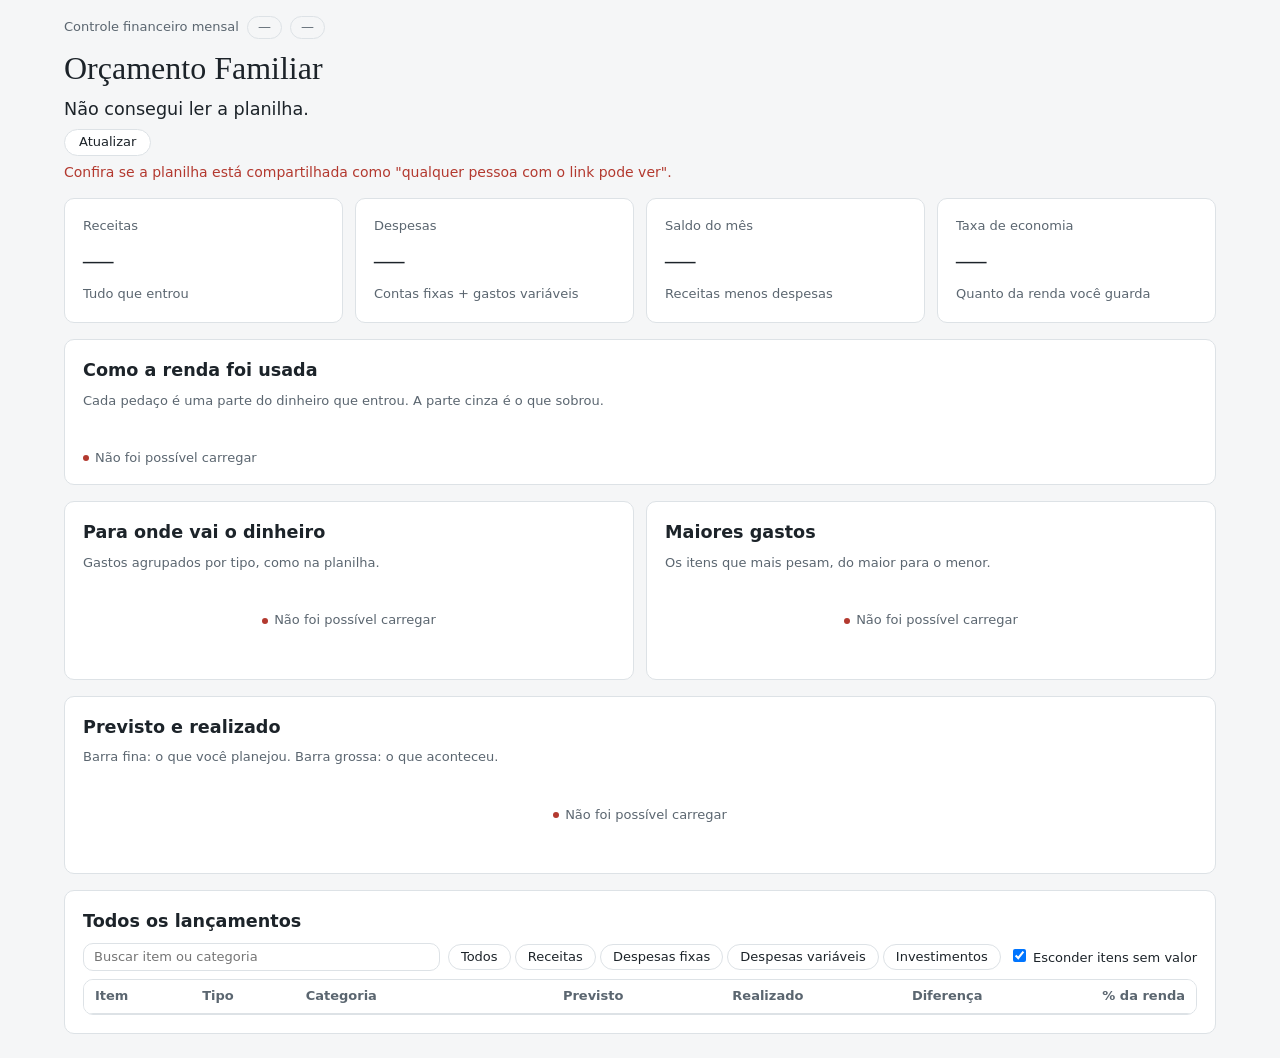
==== index.html @ d9866040 "Transforma o dashboard em site estático que lê a planilha do Google Co-Authored-By: Claude Sonnet 5." ====
<!DOCTYPE html>
<html lang="pt-BR">
<head>
<meta charset="utf-8">
<meta name="viewport" content="width=device-width, initial-scale=1">
<meta name="theme-color" content="#1f3a4d">
<title>Orçamento Familiar</title>
<link rel="stylesheet" href="style.css">
</head>
<body>
<main class="og" id="og">
  <header class="og-top" id="inicio">
    <div class="og-eyebrow">
      <span>Controle financeiro mensal</span>
      <span class="og-pill" id="og-mes">—</span>
      <span class="og-pill" id="og-status">—</span>
    </div>
    <h1>Orçamento Familiar</h1>
    <p class="og-lead" id="og-lead">Carregando a planilha…</p>
    <div class="og-update">
      <button type="button" id="og-atualizar">Atualizar</button>
      <span id="og-quando"></span>
    </div>
    <p class="og-erro" id="og-erro" hidden></p>
  </header>

  <section class="og-kpis" id="resumo" aria-label="Resumo do mês">
    <div class="og-card"><span class="og-kl">Receitas</span><b class="og-kv" id="k-receitas">—</b><span class="og-ks">Tudo que entrou</span></div>
    <div class="og-card"><span class="og-kl">Despesas</span><b class="og-kv" id="k-despesas">—</b><span class="og-ks">Contas fixas + gastos variáveis</span></div>
    <div class="og-card"><span class="og-kl">Saldo do mês</span><b class="og-kv" id="k-saldo">—</b><span class="og-ks">Receitas menos despesas</span></div>
    <div class="og-card"><span class="og-kl">Taxa de economia</span><b class="og-kv" id="k-taxa">—</b><span class="og-ks">Quanto da renda você guarda</span></div>
  </section>

  <section class="og-card" id="uso">
    <h2>Como a renda foi usada</h2>
    <p class="og-note">Cada pedaço é uma parte do dinheiro que entrou. A parte cinza é o que sobrou.</p>
    <div class="og-stack" id="og-stack"></div>
    <div class="og-legend" id="og-legend"></div>
  </section>

  <div class="og-grid">
    <section class="og-card" id="grupos">
      <h2>Para onde vai o dinheiro</h2>
      <p class="og-note">Gastos agrupados por tipo, como na planilha.</p>
      <div class="og-rows" id="og-grupos"></div>
    </section>
    <section class="og-card" id="top">
      <h2>Maiores gastos</h2>
      <p class="og-note">Os itens que mais pesam, do maior para o menor.</p>
      <div class="og-rows" id="og-top"></div>
    </section>
  </div>

  <section class="og-card" id="previsto">
    <h2>Previsto e realizado</h2>
    <p class="og-note">Barra fina: o que você planejou. Barra grossa: o que aconteceu.</p>
    <div class="og-rows" id="og-previsto"></div>
  </section>

  <section class="og-card" id="itens">
    <h2>Todos os lançamentos</h2>
    <div class="og-tools">
      <input type="search" id="og-q" placeholder="Buscar item ou categoria" aria-label="Buscar item ou categoria">
      <span id="og-tipos" role="group" aria-label="Filtrar por tipo"></span>
      <label><input type="checkbox" id="og-zero" checked> Esconder itens sem valor</label>
    </div>
    <div class="og-box">
      <table class="og-table" id="og-tabela">
        <thead><tr>
          <th data-field="item">Item</th><th data-field="tipo">Tipo</th><th data-field="categoria">Categoria</th>
          <th class="n" data-field="previsto">Previsto</th><th class="n" data-field="realizado">Realizado</th>
          <th class="n" data-field="desvio">Diferença</th><th class="n" data-field="pct_renda">% da renda</th>
        </tr></thead>
        <tbody></tbody>
      </table>
    </div>
  </section>
  <div class="og-tip" id="og-tip"></div>
</main>
<script src="app.js"></script>
</body>
</html>
---- style.css ----
:root{
  --bg:#f5f6f7;--panel:#ffffff;--fg:#1c2329;--fg2:#5b6670;--line:#dde2e6;
  --c1:#2f6f9f;--c2:#c9822b;--c3:#4a8f6a;--muted:#b9c1c8;
  --ok:#2e7d4f;--warn:#a86a10;--bad:#b3392f;--radius:10px;
  --font:system-ui,-apple-system,"Segoe UI",Roboto,sans-serif;--serif:Georgia,"Times New Roman",serif;
}
@media (prefers-color-scheme:dark){:root{
  --bg:#12171b;--panel:#1b2228;--fg:#e8ecef;--fg2:#97a3ad;--line:#2c353d;
  --c1:#5aa3d4;--c2:#e0a049;--c3:#6cb88a;--muted:#46525c;
  --ok:#6cc08b;--warn:#e0a049;--bad:#ef7b70;
}}
*{box-sizing:border-box}
body{margin:0;background:var(--bg);color:var(--fg);font-family:var(--font);font-size:15px;line-height:1.45;
  padding:max(16px,env(safe-area-inset-top)) max(16px,env(safe-area-inset-right)) max(24px,env(safe-area-inset-bottom)) max(16px,env(safe-area-inset-left))}
.og{max-width:72rem;margin-inline:auto;display:grid;gap:16px;position:relative}
.og-top{display:grid;gap:6px}
.og-eyebrow{display:flex;flex-wrap:wrap;gap:8px;align-items:center;color:var(--fg2);font-size:13px}
.og-pill{border:1px solid var(--line);border-radius:999px;padding:1px 10px}
.og h1{font-family:var(--serif);font-weight:400;font-size:2rem;margin:0}
.og-lead{margin:0;font-size:1.1rem;max-width:48rem}
.og-lead b{font-weight:600}
.og-update{display:flex;gap:10px;align-items:center;color:var(--fg2);font-size:13px}
.og-update button{font:inherit;font-size:13px;background:var(--panel);color:var(--fg);border:1px solid var(--line);border-radius:999px;padding:3px 14px;cursor:pointer}
.og-update button:disabled{opacity:.5;cursor:default}
.og-erro{margin:0;color:var(--bad);font-size:14px}
.og-kpis{display:grid;grid-template-columns:repeat(auto-fit,minmax(min(100%,13rem),1fr));gap:12px}
.og-card{background:var(--panel);border:1px solid var(--line);border-radius:var(--radius);padding:18px;display:grid;gap:8px;align-content:start;min-width:0}
.og-kl{color:var(--fg2);font-size:13px}
.og-kv{font-family:var(--serif);font-weight:400;font-size:1.9rem;font-variant-numeric:tabular-nums;line-height:1.1}
.og-ks{color:var(--fg2);font-size:13px}
.og h2{margin:0;font-size:1.1rem;font-weight:600}
.og-note{margin:0;color:var(--fg2);font-size:13px}
.og-grid{display:grid;grid-template-columns:repeat(auto-fit,minmax(min(100%,22rem),1fr));gap:12px}
.og-stack{display:flex;gap:2px;height:2.5rem;min-height:2.5rem}
.og-seg{min-width:0;border-radius:4px}
.og-legend{display:grid;grid-template-columns:repeat(auto-fit,minmax(min(100%,11rem),1fr));gap:8px}
.og-li{display:grid;grid-template-columns:auto 1fr;column-gap:8px;align-items:center;font-size:13px}
.og-sw{width:12px;height:12px;border-radius:3px}
.og-li span:last-child{color:var(--fg2);grid-column:2;font-variant-numeric:tabular-nums}
.og-rows{display:grid;gap:8px;min-height:5rem}
.og-r{display:grid;grid-template-columns:minmax(6rem,11rem) 1fr auto;gap:8px;align-items:center;font-size:13px}
.og-r .l{overflow:hidden;text-overflow:ellipsis;white-space:nowrap}
.og-r .v{font-variant-numeric:tabular-nums;text-align:right}
.og-track{height:12px;min-width:0}
.og-bar{height:100%;border-radius:4px;min-width:2px}
.og-pair{display:grid;gap:4px;padding-block:6px}
.og-pairhead{display:flex;justify-content:space-between;gap:8px;align-items:center;font-size:13px}
.og-chip{border:1px solid var(--line);border-radius:999px;padding:1px 9px;font-size:12px}
.og-chip.ok{color:var(--ok)}.og-chip.warn{color:var(--warn)}.og-chip.bad{color:var(--bad)}
.og-line{display:grid;grid-template-columns:5rem 1fr 7rem;gap:8px;align-items:center;font-size:13px;color:var(--fg2)}
.og-line .v{text-align:right;font-variant-numeric:tabular-nums;color:var(--fg)}
.og-tools{display:flex;flex-wrap:wrap;gap:8px;align-items:center;font-size:13px}
.og-tools button{font:inherit;font-size:13px;background:transparent;color:var(--fg);border:1px solid var(--line);border-radius:999px;padding:3px 12px;cursor:pointer}
.og-tools button[aria-pressed=true]{border-color:var(--fg);font-weight:600}
.og-tools input[type=search]{font:inherit;font-size:13px;background:transparent;color:var(--fg);border:1px solid var(--line);border-radius:var(--radius);padding:4px 10px;min-width:0;flex:1 1 10rem}
.og-box{max-height:26rem;overflow:auto;border:1px solid var(--line);border-radius:var(--radius)}
.og-table{width:100%;border-collapse:collapse;font-size:13px;font-variant-numeric:tabular-nums}
.og-table th,.og-table td{padding:7px 11px;text-align:left;white-space:nowrap}
.og-table th{position:sticky;top:0;background:var(--panel);cursor:pointer;font-weight:600;color:var(--fg2);border-bottom:1px solid var(--line)}
.og-table td{border-bottom:1px solid var(--line)}
.og-table .n{text-align:right}
.og-table .z{color:var(--fg2)}
.og-tip{position:absolute;pointer-events:none;z-index:5;background:var(--panel);color:var(--fg);border:1px solid var(--line);border-radius:var(--radius);box-shadow:0 4px 14px rgba(0,0,0,.18);padding:6px 10px;font-size:13px;display:none;max-width:16rem}
.og-fail{display:flex;align-items:center;justify-content:center;gap:6px;min-height:5rem;color:var(--fg2);font-size:13px}
.og-fail i{width:6px;height:6px;border-radius:50%;background:var(--bad)}
button:focus-visible,input:focus-visible,th:focus-visible{outline:2px solid var(--c1);outline-offset:2px}
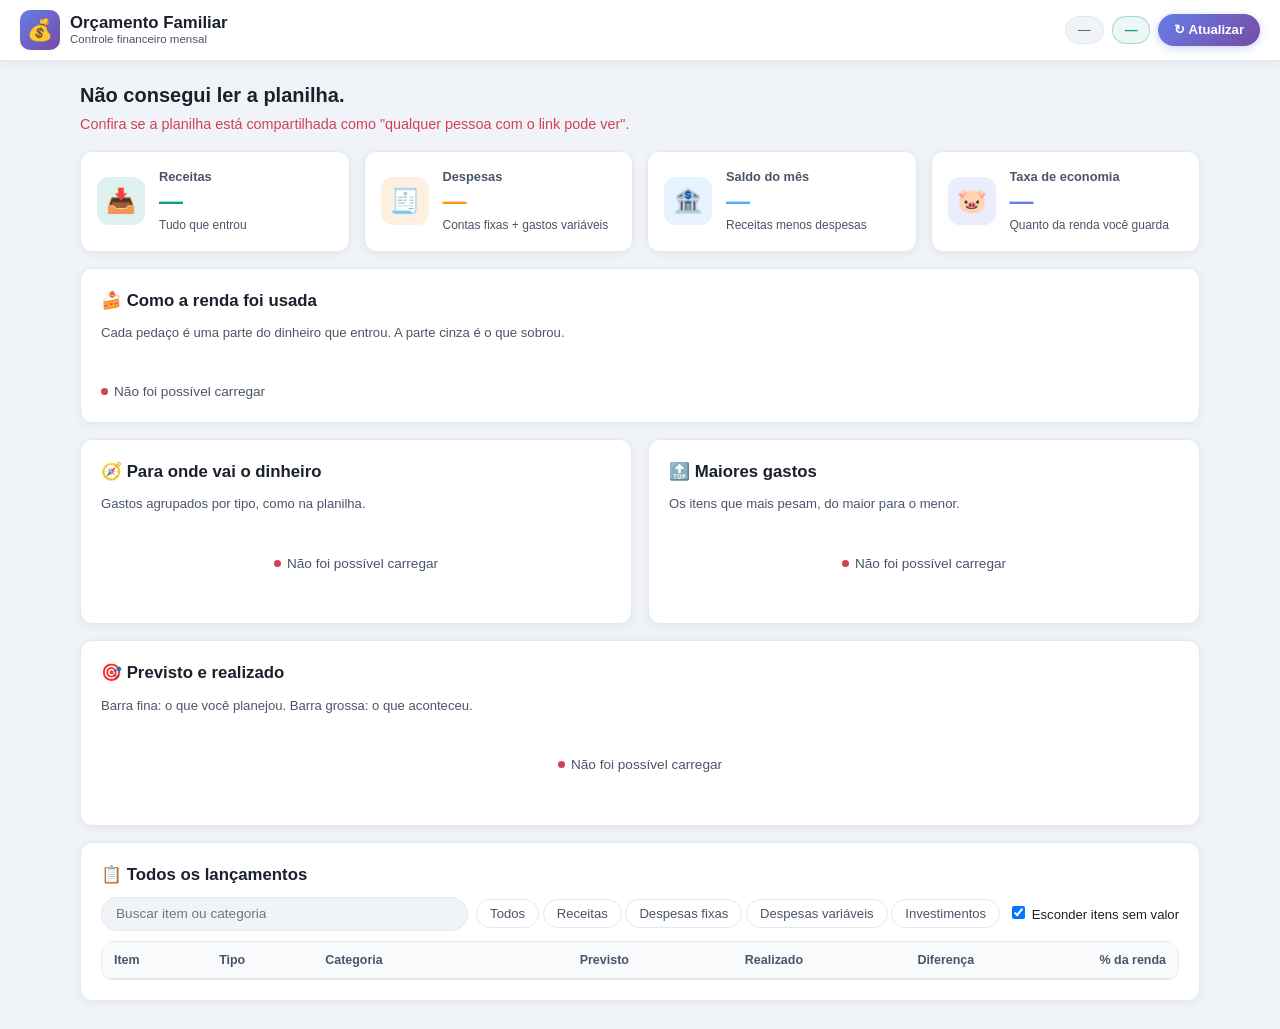
==== commit f06d3f5d: "Novo visual claro e amigável, no estilo do blocoi Co-Authored-By: Claude Sonnet 5.5 <noreply@anthrop" ====
--- a/index.html
+++ b/index.html
@@ -3,36 +3,39 @@
 <head>
 <meta charset="utf-8">
 <meta name="viewport" content="width=device-width, initial-scale=1">
-<meta name="theme-color" content="#1f3a4d">
+<meta name="theme-color" content="#ffffff">
 <title>Orçamento Familiar</title>
 <link rel="stylesheet" href="style.css">
 </head>
 <body>
+<header class="top-header">
+  <div class="brand">
+    <div class="brand-icon" aria-hidden="true">💰</div>
+    <div class="brand-text">Orçamento Familiar<span class="brand-sub">Controle financeiro mensal</span></div>
+  </div>
+  <div class="header-right">
+    <span class="og-pill" id="og-mes">—</span>
+    <span class="og-pill og-pill-status" id="og-status">—</span>
+    <button type="button" class="btn-atualizar" id="og-atualizar">↻ Atualizar</button>
+  </div>
+</header>
+
 <main class="og" id="og">
-  <header class="og-top" id="inicio">
-    <div class="og-eyebrow">
-      <span>Controle financeiro mensal</span>
-      <span class="og-pill" id="og-mes">—</span>
-      <span class="og-pill" id="og-status">—</span>
-    </div>
-    <h1>Orçamento Familiar</h1>
+  <section class="og-hello">
     <p class="og-lead" id="og-lead">Carregando a planilha…</p>
-    <div class="og-update">
-      <button type="button" id="og-atualizar">Atualizar</button>
-      <span id="og-quando"></span>
-    </div>
+    <p class="og-quando" id="og-quando"></p>
     <p class="og-erro" id="og-erro" hidden></p>
-  </header>
+  </section>
 
   <section class="og-kpis" id="resumo" aria-label="Resumo do mês">
-    <div class="og-card"><span class="og-kl">Receitas</span><b class="og-kv" id="k-receitas">—</b><span class="og-ks">Tudo que entrou</span></div>
-    <div class="og-card"><span class="og-kl">Despesas</span><b class="og-kv" id="k-despesas">—</b><span class="og-ks">Contas fixas + gastos variáveis</span></div>
-    <div class="og-card"><span class="og-kl">Saldo do mês</span><b class="og-kv" id="k-saldo">—</b><span class="og-ks">Receitas menos despesas</span></div>
-    <div class="og-card"><span class="og-kl">Taxa de economia</span><b class="og-kv" id="k-taxa">—</b><span class="og-ks">Quanto da renda você guarda</span></div>
+    <div class="og-kpi k-verde"><span class="og-ico" aria-hidden="true">📥</span><div><span class="og-kl">Receitas</span><b class="og-kv" id="k-receitas">—</b><span class="og-ks">Tudo que entrou</span></div></div>
+    <div class="og-kpi k-laranja"><span class="og-ico" aria-hidden="true">🧾</span><div><span class="og-kl">Despesas</span><b class="og-kv" id="k-despesas">—</b><span class="og-ks">Contas fixas + gastos variáveis</span></div></div>
+    <div class="og-kpi k-azul"><span class="og-ico" aria-hidden="true">🏦</span><div><span class="og-kl">Saldo do mês</span><b class="og-kv" id="k-saldo">—</b><span class="og-ks">Receitas menos despesas</span></div></div>
+    <div class="og-kpi k-roxo"><span class="og-ico" aria-hidden="true">🐷</span><div><span class="og-kl">Taxa de economia</span><b class="og-kv" id="k-taxa">—</b><span class="og-ks">Quanto da renda você guarda</span></div></div>
   </section>
 
   <section class="og-card" id="uso">
-    <h2>Como a renda foi usada</h2>
+    <h2>🍰 Como a renda foi usada</h2>
     <p class="og-note">Cada pedaço é uma parte do dinheiro que entrou. A parte cinza é o que sobrou.</p>
     <div class="og-stack" id="og-stack"></div>
     <div class="og-legend" id="og-legend"></div>
@@ -40,25 +43,25 @@
 
   <div class="og-grid">
     <section class="og-card" id="grupos">
-      <h2>Para onde vai o dinheiro</h2>
+      <h2>🧭 Para onde vai o dinheiro</h2>
       <p class="og-note">Gastos agrupados por tipo, como na planilha.</p>
       <div class="og-rows" id="og-grupos"></div>
     </section>
     <section class="og-card" id="top">
-      <h2>Maiores gastos</h2>
+      <h2>🔝 Maiores gastos</h2>
       <p class="og-note">Os itens que mais pesam, do maior para o menor.</p>
       <div class="og-rows" id="og-top"></div>
     </section>
   </div>
 
   <section class="og-card" id="previsto">
-    <h2>Previsto e realizado</h2>
+    <h2>🎯 Previsto e realizado</h2>
     <p class="og-note">Barra fina: o que você planejou. Barra grossa: o que aconteceu.</p>
     <div class="og-rows" id="og-previsto"></div>
   </section>
 
   <section class="og-card" id="itens">
-    <h2>Todos os lançamentos</h2>
+    <h2>📋 Todos os lançamentos</h2>
     <div class="og-tools">
       <input type="search" id="og-q" placeholder="Buscar item ou categoria" aria-label="Buscar item ou categoria">
       <span id="og-tipos" role="group" aria-label="Filtrar por tipo"></span>
--- a/style.css
+++ b/style.css
@@ -1,66 +1,101 @@
 :root{
-  --bg:#f5f6f7;--panel:#ffffff;--fg:#1c2329;--fg2:#5b6670;--line:#dde2e6;
-  --c1:#2f6f9f;--c2:#c9822b;--c3:#4a8f6a;--muted:#b9c1c8;
-  --ok:#2e7d4f;--warn:#a86a10;--bad:#b3392f;--radius:10px;
-  --font:system-ui,-apple-system,"Segoe UI",Roboto,sans-serif;--serif:Georgia,"Times New Roman",serif;
+  --primary:#667eea;--secondary:#764ba2;
+  --verde:#11998e;--laranja:#f7971e;--azul:#4facfe;--roxo:#667eea;
+  --bg:#f0f4f8;--surface:#ffffff;--border:#e2e8f0;--text:#1a202c;--text-muted:#4a5568;
+  --shadow:0 2px 10px rgba(0,0,0,.06);--radius:12px;
+  --c1:#667eea;--c2:#f7971e;--c3:#11998e;--muted:#d5dce6;
+  --ok:#0f8a5f;--warn:#b86e00;--bad:#d1425a;
+  color-scheme:light;
 }
-@media (prefers-color-scheme:dark){:root{
-  --bg:#12171b;--panel:#1b2228;--fg:#e8ecef;--fg2:#97a3ad;--line:#2c353d;
-  --c1:#5aa3d4;--c2:#e0a049;--c3:#6cb88a;--muted:#46525c;
-  --ok:#6cc08b;--warn:#e0a049;--bad:#ef7b70;
-}}
-*{box-sizing:border-box}
-body{margin:0;background:var(--bg);color:var(--fg);font-family:var(--font);font-size:15px;line-height:1.45;
-  padding:max(16px,env(safe-area-inset-top)) max(16px,env(safe-area-inset-right)) max(24px,env(safe-area-inset-bottom)) max(16px,env(safe-area-inset-left))}
-.og{max-width:72rem;margin-inline:auto;display:grid;gap:16px;position:relative}
-.og-top{display:grid;gap:6px}
-.og-eyebrow{display:flex;flex-wrap:wrap;gap:8px;align-items:center;color:var(--fg2);font-size:13px}
-.og-pill{border:1px solid var(--line);border-radius:999px;padding:1px 10px}
-.og h1{font-family:var(--serif);font-weight:400;font-size:2rem;margin:0}
-.og-lead{margin:0;font-size:1.1rem;max-width:48rem}
-.og-lead b{font-weight:600}
-.og-update{display:flex;gap:10px;align-items:center;color:var(--fg2);font-size:13px}
-.og-update button{font:inherit;font-size:13px;background:var(--panel);color:var(--fg);border:1px solid var(--line);border-radius:999px;padding:3px 14px;cursor:pointer}
-.og-update button:disabled{opacity:.5;cursor:default}
-.og-erro{margin:0;color:var(--bad);font-size:14px}
-.og-kpis{display:grid;grid-template-columns:repeat(auto-fit,minmax(min(100%,13rem),1fr));gap:12px}
-.og-card{background:var(--panel);border:1px solid var(--line);border-radius:var(--radius);padding:18px;display:grid;gap:8px;align-content:start;min-width:0}
-.og-kl{color:var(--fg2);font-size:13px}
-.og-kv{font-family:var(--serif);font-weight:400;font-size:1.9rem;font-variant-numeric:tabular-nums;line-height:1.1}
-.og-ks{color:var(--fg2);font-size:13px}
-.og h2{margin:0;font-size:1.1rem;font-weight:600}
-.og-note{margin:0;color:var(--fg2);font-size:13px}
-.og-grid{display:grid;grid-template-columns:repeat(auto-fit,minmax(min(100%,22rem),1fr));gap:12px}
-.og-stack{display:flex;gap:2px;height:2.5rem;min-height:2.5rem}
-.og-seg{min-width:0;border-radius:4px}
-.og-legend{display:grid;grid-template-columns:repeat(auto-fit,minmax(min(100%,11rem),1fr));gap:8px}
-.og-li{display:grid;grid-template-columns:auto 1fr;column-gap:8px;align-items:center;font-size:13px}
-.og-sw{width:12px;height:12px;border-radius:3px}
-.og-li span:last-child{color:var(--fg2);grid-column:2;font-variant-numeric:tabular-nums}
-.og-rows{display:grid;gap:8px;min-height:5rem}
-.og-r{display:grid;grid-template-columns:minmax(6rem,11rem) 1fr auto;gap:8px;align-items:center;font-size:13px}
+*,*::before,*::after{box-sizing:border-box}
+html{font-size:100%}
+body{margin:0;background:var(--bg);color:var(--text);font-family:'Segoe UI',Roboto,Helvetica,Arial,sans-serif;font-size:15px;line-height:1.45}
+
+.top-header{position:sticky;top:0;z-index:10;background:var(--surface);border-bottom:1px solid var(--border);box-shadow:var(--shadow);
+  display:flex;flex-wrap:wrap;gap:10px;align-items:center;justify-content:space-between;
+  padding:10px max(20px,env(safe-area-inset-right)) 10px max(20px,env(safe-area-inset-left));padding-top:max(10px,env(safe-area-inset-top))}
+.brand{display:flex;align-items:center;gap:10px}
+.brand-icon{width:40px;height:40px;border-radius:10px;background:linear-gradient(135deg,var(--primary),var(--secondary));display:flex;align-items:center;justify-content:center;font-size:1.3rem}
+.brand-text{font-size:1.05rem;font-weight:700;line-height:1.2;color:var(--text)}
+.brand-sub{display:block;font-size:.72rem;font-weight:400;color:var(--text-muted)}
+.header-right{display:flex;flex-wrap:wrap;gap:8px;align-items:center}
+.og-pill{background:var(--bg);border:1px solid var(--border);border-radius:999px;padding:4px 12px;font-size:.8rem;color:var(--text-muted)}
+.og-pill-status{color:var(--verde);border-color:rgba(17,153,142,.35);background:rgba(17,153,142,.08);font-weight:600}
+.btn-atualizar{font:inherit;font-size:.82rem;font-weight:600;color:#fff;border:0;border-radius:999px;padding:6px 16px;cursor:pointer;background:linear-gradient(135deg,var(--primary),var(--secondary));box-shadow:0 2px 8px rgba(102,126,234,.35)}
+.btn-atualizar:hover{filter:brightness(1.05)}
+.btn-atualizar:disabled{opacity:.55;cursor:default}
+
+.og{max-width:72rem;margin-inline:auto;display:grid;gap:16px;position:relative;
+  padding:20px max(16px,env(safe-area-inset-right)) max(28px,env(safe-area-inset-bottom)) max(16px,env(safe-area-inset-left))}
+.og-hello{display:grid;gap:2px}
+.og-lead{margin:0;font-size:1.25rem;font-weight:600;max-width:46rem}
+.og-lead b{color:var(--verde)}
+.og-quando{margin:0;color:var(--text-muted);font-size:.82rem}
+.og-erro{margin:0;color:var(--bad);font-size:.9rem}
+
+.og-kpis{display:grid;grid-template-columns:repeat(auto-fit,minmax(min(100%,14rem),1fr));gap:14px}
+.og-kpi{--cor:var(--roxo);background:var(--surface);border:1px solid var(--border);border-radius:var(--radius);box-shadow:var(--shadow);
+  padding:16px;display:flex;gap:14px;align-items:center;min-width:0}
+.k-verde{--cor:var(--verde)}.k-laranja{--cor:var(--laranja)}.k-azul{--cor:var(--azul)}.k-roxo{--cor:var(--roxo)}
+.og-ico{flex:none;width:48px;height:48px;border-radius:12px;display:flex;align-items:center;justify-content:center;font-size:1.5rem;
+  background:color-mix(in srgb,var(--cor) 14%,white)}
+.og-kpi>div{display:grid;gap:1px;min-width:0}
+.og-kl{color:var(--text-muted);font-size:.8rem;font-weight:600}
+.og-kv{font-size:1.5rem;font-weight:700;font-variant-numeric:tabular-nums;color:var(--cor);line-height:1.2}
+.og-ks{color:var(--text-muted);font-size:.75rem}
+
+.og-card{background:var(--surface);border:1px solid var(--border);border-radius:var(--radius);box-shadow:var(--shadow);padding:20px;display:grid;gap:10px;align-content:start;min-width:0}
+.og h2{margin:0;font-size:1.05rem;font-weight:700}
+.og-note{margin:0;color:var(--text-muted);font-size:.82rem}
+.og-grid{display:grid;grid-template-columns:repeat(auto-fit,minmax(min(100%,22rem),1fr));gap:16px}
+
+.og-stack{display:flex;gap:3px;height:2.5rem;min-height:2.5rem}
+.og-seg{min-width:0;border-radius:8px}
+.og-legend{display:grid;grid-template-columns:repeat(auto-fit,minmax(min(100%,11rem),1fr));gap:10px}
+.og-li{display:grid;grid-template-columns:auto 1fr;column-gap:8px;align-items:center;font-size:.85rem;font-weight:600}
+.og-sw{width:12px;height:12px;border-radius:50%}
+.og-li span:last-child{color:var(--text-muted);font-weight:400;font-size:.8rem;grid-column:2;font-variant-numeric:tabular-nums}
+
+.og-rows{display:grid;gap:10px;min-height:5rem}
+.og-r{display:grid;grid-template-columns:minmax(6rem,11rem) 1fr auto;gap:10px;align-items:center;font-size:.85rem}
 .og-r .l{overflow:hidden;text-overflow:ellipsis;white-space:nowrap}
-.og-r .v{font-variant-numeric:tabular-nums;text-align:right}
-.og-track{height:12px;min-width:0}
-.og-bar{height:100%;border-radius:4px;min-width:2px}
-.og-pair{display:grid;gap:4px;padding-block:6px}
-.og-pairhead{display:flex;justify-content:space-between;gap:8px;align-items:center;font-size:13px}
-.og-chip{border:1px solid var(--line);border-radius:999px;padding:1px 9px;font-size:12px}
-.og-chip.ok{color:var(--ok)}.og-chip.warn{color:var(--warn)}.og-chip.bad{color:var(--bad)}
-.og-line{display:grid;grid-template-columns:5rem 1fr 7rem;gap:8px;align-items:center;font-size:13px;color:var(--fg2)}
-.og-line .v{text-align:right;font-variant-numeric:tabular-nums;color:var(--fg)}
-.og-tools{display:flex;flex-wrap:wrap;gap:8px;align-items:center;font-size:13px}
-.og-tools button{font:inherit;font-size:13px;background:transparent;color:var(--fg);border:1px solid var(--line);border-radius:999px;padding:3px 12px;cursor:pointer}
-.og-tools button[aria-pressed=true]{border-color:var(--fg);font-weight:600}
-.og-tools input[type=search]{font:inherit;font-size:13px;background:transparent;color:var(--fg);border:1px solid var(--line);border-radius:var(--radius);padding:4px 10px;min-width:0;flex:1 1 10rem}
-.og-box{max-height:26rem;overflow:auto;border:1px solid var(--line);border-radius:var(--radius)}
-.og-table{width:100%;border-collapse:collapse;font-size:13px;font-variant-numeric:tabular-nums}
-.og-table th,.og-table td{padding:7px 11px;text-align:left;white-space:nowrap}
-.og-table th{position:sticky;top:0;background:var(--panel);cursor:pointer;font-weight:600;color:var(--fg2);border-bottom:1px solid var(--line)}
-.og-table td{border-bottom:1px solid var(--line)}
+.og-r .v{font-variant-numeric:tabular-nums;text-align:right;font-weight:600}
+.og-track{height:12px;min-width:0;background:#f1f5f9;border-radius:999px;overflow:hidden}
+.og-bar{height:100%;border-radius:999px;min-width:3px}
+.og-pair{display:grid;gap:5px;padding:8px 0;border-bottom:1px solid var(--border)}
+.og-pair:last-child{border-bottom:0}
+.og-pairhead{display:flex;justify-content:space-between;gap:8px;align-items:center;font-size:.9rem;font-weight:600}
+.og-chip{border-radius:999px;padding:2px 10px;font-size:.75rem;font-weight:600;background:#f1f5f9}
+.og-chip.ok{color:var(--ok);background:rgba(15,138,95,.1)}
+.og-chip.warn{color:var(--warn);background:rgba(247,151,30,.14)}
+.og-chip.bad{color:var(--bad);background:rgba(209,66,90,.1)}
+.og-line{display:grid;grid-template-columns:5rem 1fr 7rem;gap:8px;align-items:center;font-size:.8rem;color:var(--text-muted)}
+.og-line .v{text-align:right;font-variant-numeric:tabular-nums;color:var(--text);font-weight:600}
+
+.og-tools{display:flex;flex-wrap:wrap;gap:8px;align-items:center;font-size:.82rem}
+.og-tools button{font:inherit;font-size:.82rem;background:var(--surface);color:var(--text-muted);border:1px solid var(--border);border-radius:999px;padding:4px 13px;cursor:pointer}
+.og-tools button:hover{border-color:var(--primary);color:var(--primary)}
+.og-tools button[aria-pressed=true]{background:var(--primary);border-color:var(--primary);color:#fff;font-weight:600}
+.og-tools input[type=search]{font:inherit;font-size:.85rem;background:var(--bg);color:var(--text);border:1px solid var(--border);border-radius:999px;padding:6px 14px;min-width:0;flex:1 1 12rem;outline:none}
+.og-tools input[type=search]:focus{border-color:var(--primary);background:#fff;box-shadow:0 0 0 3px rgba(102,126,234,.14)}
+.og-box{max-height:26rem;overflow:auto;border:1px solid var(--border);border-radius:var(--radius)}
+.og-table{width:100%;border-collapse:collapse;font-size:.85rem;font-variant-numeric:tabular-nums}
+.og-table th,.og-table td{padding:9px 12px;text-align:left;white-space:nowrap}
+.og-table th{position:sticky;top:0;background:#f8fafc;cursor:pointer;font-weight:700;font-size:.78rem;color:var(--text-muted);border-bottom:1px solid var(--border)}
+.og-table th:hover{color:var(--primary)}
+.og-table td{border-bottom:1px solid var(--border)}
+.og-table tbody tr:hover{background:#f8fafc}
 .og-table .n{text-align:right}
-.og-table .z{color:var(--fg2)}
-.og-tip{position:absolute;pointer-events:none;z-index:5;background:var(--panel);color:var(--fg);border:1px solid var(--line);border-radius:var(--radius);box-shadow:0 4px 14px rgba(0,0,0,.18);padding:6px 10px;font-size:13px;display:none;max-width:16rem}
-.og-fail{display:flex;align-items:center;justify-content:center;gap:6px;min-height:5rem;color:var(--fg2);font-size:13px}
-.og-fail i{width:6px;height:6px;border-radius:50%;background:var(--bad)}
-button:focus-visible,input:focus-visible,th:focus-visible{outline:2px solid var(--c1);outline-offset:2px}
+.og-table .z{color:#94a3b8}
+
+.og-tip{position:absolute;pointer-events:none;z-index:20;background:#fff;color:var(--text);border:1px solid var(--border);border-radius:10px;box-shadow:0 6px 18px rgba(0,0,0,.14);padding:7px 11px;font-size:.82rem;display:none;max-width:16rem}
+.og-fail{display:flex;align-items:center;justify-content:center;gap:6px;min-height:5rem;color:var(--text-muted);font-size:.85rem}
+.og-fail i{width:7px;height:7px;border-radius:50%;background:var(--bad)}
+button:focus-visible,input:focus-visible,th:focus-visible{outline:2px solid var(--primary);outline-offset:2px}
+
+@media (max-width:560px){
+  .top-header{padding-inline:max(14px,env(safe-area-inset-left))}
+  .og-r{grid-template-columns:minmax(5rem,8rem) 1fr auto}
+  .og-line{grid-template-columns:4.2rem 1fr 6rem}
+  .og-lead{font-size:1.1rem}
+}
